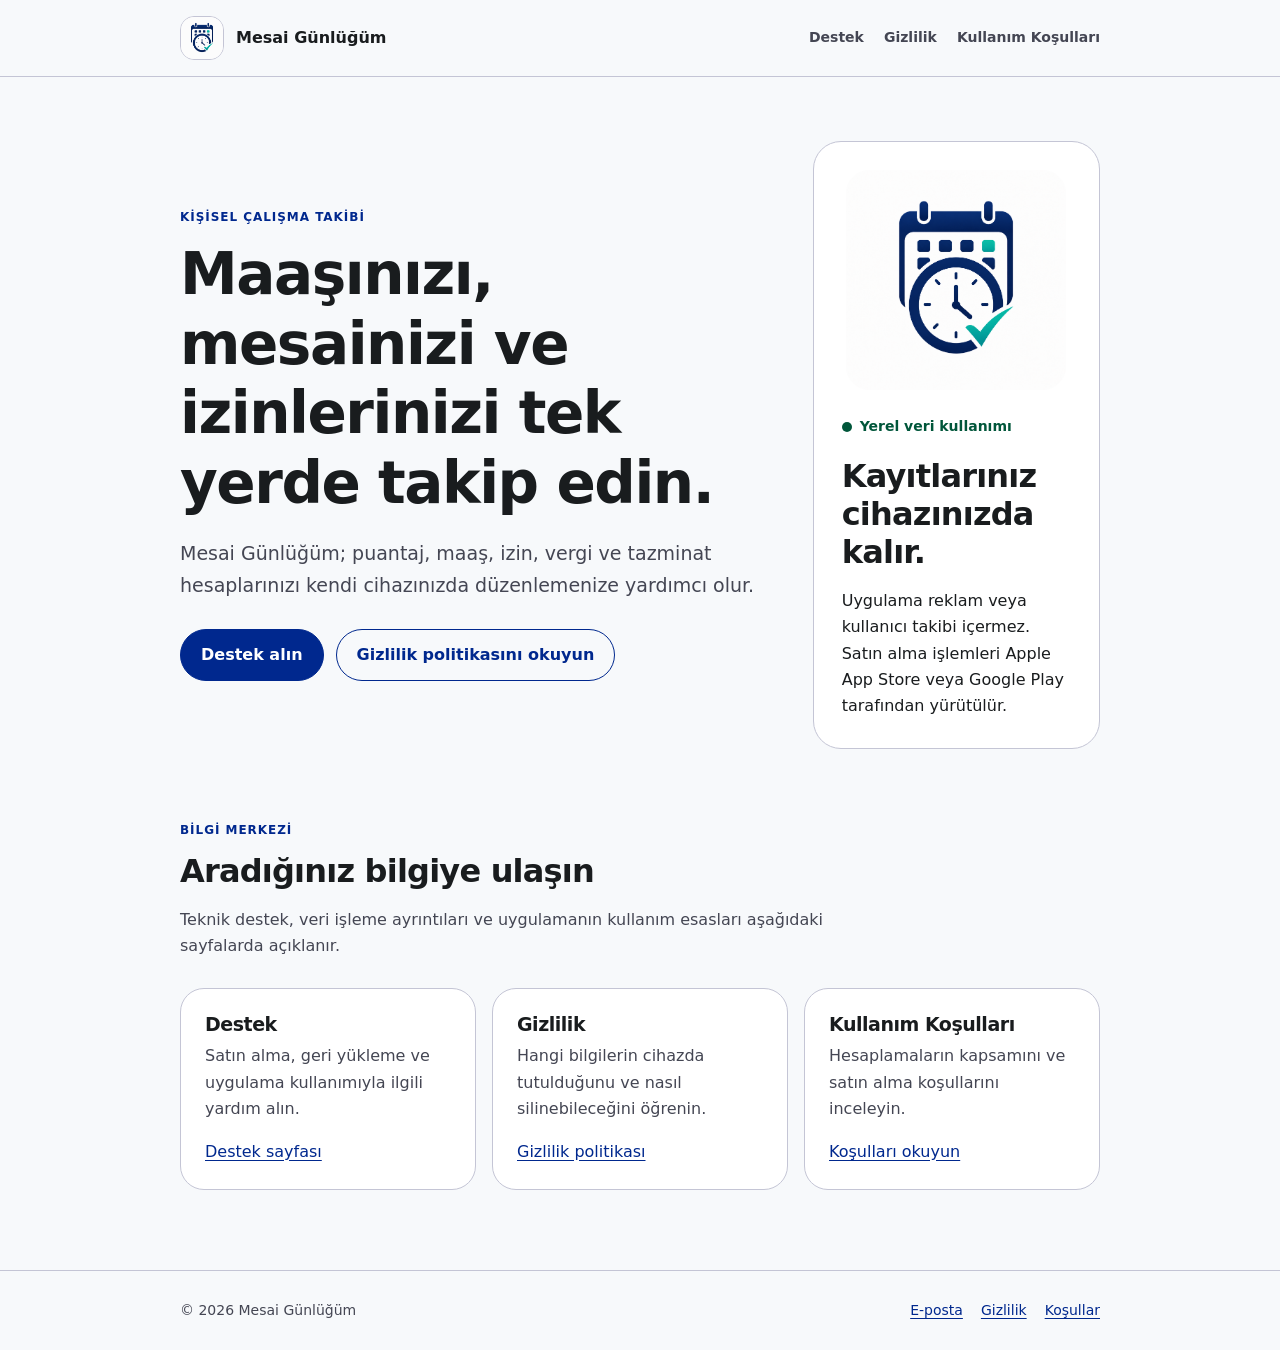
==== index.html @ e239e3a6 "Publish Mesai Gunlugum support site" ====
<!-- Mesai Günlüğüm public support site -->
<!doctype html>
<html lang="tr">
  <head>
    <meta charset="utf-8" />
    <meta name="viewport" content="width=device-width, initial-scale=1" />
    <meta name="description" content="Mesai Günlüğüm destek, gizlilik ve kullanım koşulları." />
    <meta name="theme-color" content="#f7f9fb" />
    <title>Mesai Günlüğüm</title>
    <link rel="icon" href="./assets/app-icon.png" type="image/png" />
    <link rel="stylesheet" href="./assets/site.css" />
  </head>
  <body>
    <a class="skip-link" href="#icerik">İçeriğe geç</a>
    <header class="site-header">
      <div class="header-inner">
        <a class="brand" href="./index.html" aria-label="Mesai Günlüğüm ana sayfa">
          <img class="brand-icon" src="./assets/app-icon.png" alt="" />
          <span>Mesai Günlüğüm</span>
        </a>
        <nav class="site-nav" aria-label="Ana menü">
          <a href="./support/index.html">Destek</a>
          <a href="./privacy/index.html">Gizlilik</a>
          <a href="./terms/index.html">Kullanım Koşulları</a>
        </nav>
      </div>
    </header>

    <main id="icerik" class="page">
      <section class="hero" aria-labelledby="ana-baslik">
        <div>
          <p class="eyebrow">Kişisel çalışma takibi</p>
          <h1 id="ana-baslik">Maaşınızı, mesainizi ve izinlerinizi tek yerde takip edin.</h1>
          <p class="lead">
            Mesai Günlüğüm; puantaj, maaş, izin, vergi ve tazminat hesaplarınızı kendi
            cihazınızda düzenlemenize yardımcı olur.
          </p>
          <div class="button-row">
            <a class="button" href="./support/index.html">Destek alın</a>
            <a class="button secondary" href="./privacy/index.html">Gizlilik politikasını okuyun</a>
          </div>
        </div>
        <aside class="summary-card" aria-label="Uygulama hakkında kısa bilgi">
          <img class="hero-icon" src="./assets/app-icon.png" alt="Mesai Günlüğüm uygulama ikonu" />
          <span class="signal">Yerel veri kullanımı</span>
          <h2>Kayıtlarınız cihazınızda kalır.</h2>
          <p>
            Uygulama reklam veya kullanıcı takibi içermez. Satın alma işlemleri Apple App
            Store veya Google Play tarafından yürütülür.
          </p>
        </aside>
      </section>

      <section class="section" aria-labelledby="baglantilar-baslik">
        <p class="eyebrow">Bilgi merkezi</p>
        <h2 id="baglantilar-baslik">Aradığınız bilgiye ulaşın</h2>
        <p class="section-intro">
          Teknik destek, veri işleme ayrıntıları ve uygulamanın kullanım esasları aşağıdaki
          sayfalarda açıklanır.
        </p>
        <div class="card-grid">
          <article class="card">
            <h3>Destek</h3>
            <p>Satın alma, geri yükleme ve uygulama kullanımıyla ilgili yardım alın.</p>
            <a href="./support/index.html">Destek sayfası</a>
          </article>
          <article class="card">
            <h3>Gizlilik</h3>
            <p>Hangi bilgilerin cihazda tutulduğunu ve nasıl silinebileceğini öğrenin.</p>
            <a href="./privacy/index.html">Gizlilik politikası</a>
          </article>
          <article class="card">
            <h3>Kullanım Koşulları</h3>
            <p>Hesaplamaların kapsamını ve satın alma koşullarını inceleyin.</p>
            <a href="./terms/index.html">Koşulları okuyun</a>
          </article>
        </div>
      </section>
    </main>

    <footer class="site-footer">
      <div class="footer-inner">
        <span>© 2026 Mesai Günlüğüm</span>
        <nav class="footer-links" aria-label="Alt menü">
          <a href="mailto:mesaigunlugum@gmail.com">E-posta</a>
          <a href="./privacy/index.html">Gizlilik</a>
          <a href="./terms/index.html">Koşullar</a>
        </nav>
      </div>
    </footer>
  </body>
</html>
---- assets/site.css ----
/* Mesai Günlüğüm public support site */
:root {
  color-scheme: light;
  --surface: #f7f9fb;
  --surface-low: #f2f4f6;
  --surface-lowest: #ffffff;
  --text: #191c1e;
  --muted: #444653;
  --outline: #c4c5d5;
  --primary: #00288e;
  --primary-soft: #dde1ff;
  --success: #00563a;
  --max-width: 920px;
}

* {
  box-sizing: border-box;
}

html {
  scroll-behavior: smooth;
}

body {
  margin: 0;
  background: var(--surface);
  color: var(--text);
  font-family: Inter, ui-sans-serif, system-ui, -apple-system, BlinkMacSystemFont, "Segoe UI", sans-serif;
  font-size: 16px;
  line-height: 1.65;
}

a {
  color: var(--primary);
  text-underline-offset: 3px;
}

a:hover {
  text-decoration-thickness: 2px;
}

a:focus-visible {
  border-radius: 4px;
  outline: 3px solid rgba(0, 40, 142, 0.28);
  outline-offset: 3px;
}

.skip-link {
  position: fixed;
  top: 12px;
  left: 12px;
  z-index: 10;
  padding: 10px 14px;
  border-radius: 999px;
  background: var(--primary);
  color: #ffffff;
  transform: translateY(-150%);
}

.skip-link:focus {
  transform: translateY(0);
}

.site-header {
  border-bottom: 1px solid var(--outline);
  background: rgba(247, 249, 251, 0.96);
}

.header-inner,
.page,
.footer-inner {
  width: min(calc(100% - 40px), var(--max-width));
  margin-inline: auto;
}

.header-inner {
  display: flex;
  align-items: center;
  justify-content: space-between;
  min-height: 76px;
  gap: 24px;
}

.brand {
  display: inline-flex;
  align-items: center;
  gap: 12px;
  color: var(--text);
  font-weight: 750;
  text-decoration: none;
}

.brand-icon {
  width: 44px;
  height: 44px;
  border: 1px solid var(--outline);
  border-radius: 14px;
  object-fit: cover;
}

.site-nav {
  display: flex;
  flex-wrap: wrap;
  justify-content: flex-end;
  gap: 8px 20px;
}

.site-nav a {
  color: var(--muted);
  font-size: 14px;
  font-weight: 650;
  text-decoration: none;
}

.site-nav a[aria-current="page"] {
  color: var(--primary);
}

.page {
  padding-block: 64px 80px;
}

.hero {
  display: grid;
  grid-template-columns: minmax(0, 1.35fr) minmax(260px, 0.65fr);
  align-items: center;
  gap: 36px;
  min-height: 390px;
}

.eyebrow {
  margin: 0 0 12px;
  color: var(--primary);
  font-size: 12px;
  font-weight: 750;
  letter-spacing: 0.08em;
  text-transform: uppercase;
}

h1,
h2,
h3 {
  margin-top: 0;
  line-height: 1.2;
  letter-spacing: -0.025em;
}

h1 {
  max-width: 720px;
  margin-bottom: 20px;
  font-size: clamp(36px, 7vw, 58px);
}

h2 {
  margin-bottom: 16px;
  font-size: clamp(24px, 4vw, 32px);
}

h3 {
  margin-bottom: 8px;
  font-size: 19px;
}

p,
ul {
  margin-top: 0;
}

.lead {
  max-width: 660px;
  margin-bottom: 28px;
  color: var(--muted);
  font-size: 19px;
}

.button-row {
  display: flex;
  flex-wrap: wrap;
  gap: 12px;
}

.button {
  display: inline-flex;
  min-height: 48px;
  align-items: center;
  justify-content: center;
  padding: 12px 20px;
  border: 1px solid var(--primary);
  border-radius: 999px;
  background: var(--primary);
  color: #ffffff;
  font-weight: 700;
  text-decoration: none;
}

.button.secondary {
  background: transparent;
  color: var(--primary);
}

.summary-card,
.card,
.legal-content {
  border: 1px solid var(--outline);
  background: var(--surface-lowest);
}

.summary-card {
  padding: 28px;
  border-radius: 28px;
}

.hero-icon {
  display: block;
  width: min(100%, 220px);
  height: auto;
  border-radius: 24px;
  margin: 0 auto 24px;
}

.summary-card p:last-child,
.card p:last-child,
.legal-content section:last-child p:last-child {
  margin-bottom: 0;
}

.signal {
  display: inline-flex;
  align-items: center;
  gap: 8px;
  margin-bottom: 18px;
  color: var(--success);
  font-size: 14px;
  font-weight: 700;
}

.signal::before {
  width: 10px;
  height: 10px;
  border-radius: 999px;
  background: var(--success);
  content: "";
}

.section {
  padding-top: 72px;
}

.section-intro {
  max-width: 680px;
  margin-bottom: 28px;
  color: var(--muted);
}

.card-grid {
  display: grid;
  grid-template-columns: repeat(3, minmax(0, 1fr));
  gap: 16px;
}

.card {
  padding: 24px;
  border-radius: 24px;
}

.card p {
  color: var(--muted);
}

.page-heading {
  max-width: 740px;
  margin-bottom: 36px;
}

.page-heading h1 {
  font-size: clamp(34px, 6vw, 48px);
}

.legal-content {
  padding: clamp(24px, 5vw, 52px);
  border-radius: 28px;
}

.legal-content section + section {
  padding-top: 32px;
  border-top: 1px solid var(--outline);
  margin-top: 32px;
}

.legal-content li + li {
  margin-top: 8px;
}

.meta {
  color: var(--muted);
  font-size: 14px;
}

.notice {
  padding: 20px;
  border-radius: 18px;
  margin: 24px 0;
  background: var(--surface-low);
}

.contact-box {
  display: flex;
  align-items: center;
  justify-content: space-between;
  gap: 24px;
  padding: 24px;
  border-radius: 22px;
  margin-top: 24px;
  background: var(--primary-soft);
}

.contact-box p {
  margin-bottom: 0;
}

.site-footer {
  border-top: 1px solid var(--outline);
}

.footer-inner {
  display: flex;
  align-items: center;
  justify-content: space-between;
  gap: 20px;
  padding-block: 28px;
  color: var(--muted);
  font-size: 14px;
}

.footer-links {
  display: flex;
  flex-wrap: wrap;
  gap: 12px 18px;
}

@media (max-width: 720px) {
  .header-inner,
  .footer-inner,
  .contact-box {
    align-items: flex-start;
    flex-direction: column;
  }

  .header-inner {
    padding-block: 16px;
  }

  .site-nav {
    justify-content: flex-start;
  }

  .page {
    padding-block: 44px 64px;
  }

  .hero,
  .card-grid {
    grid-template-columns: 1fr;
  }

  .hero {
    min-height: auto;
  }

  .section {
    padding-top: 56px;
  }
}

@media (prefers-reduced-motion: reduce) {
  html {
    scroll-behavior: auto;
  }
}
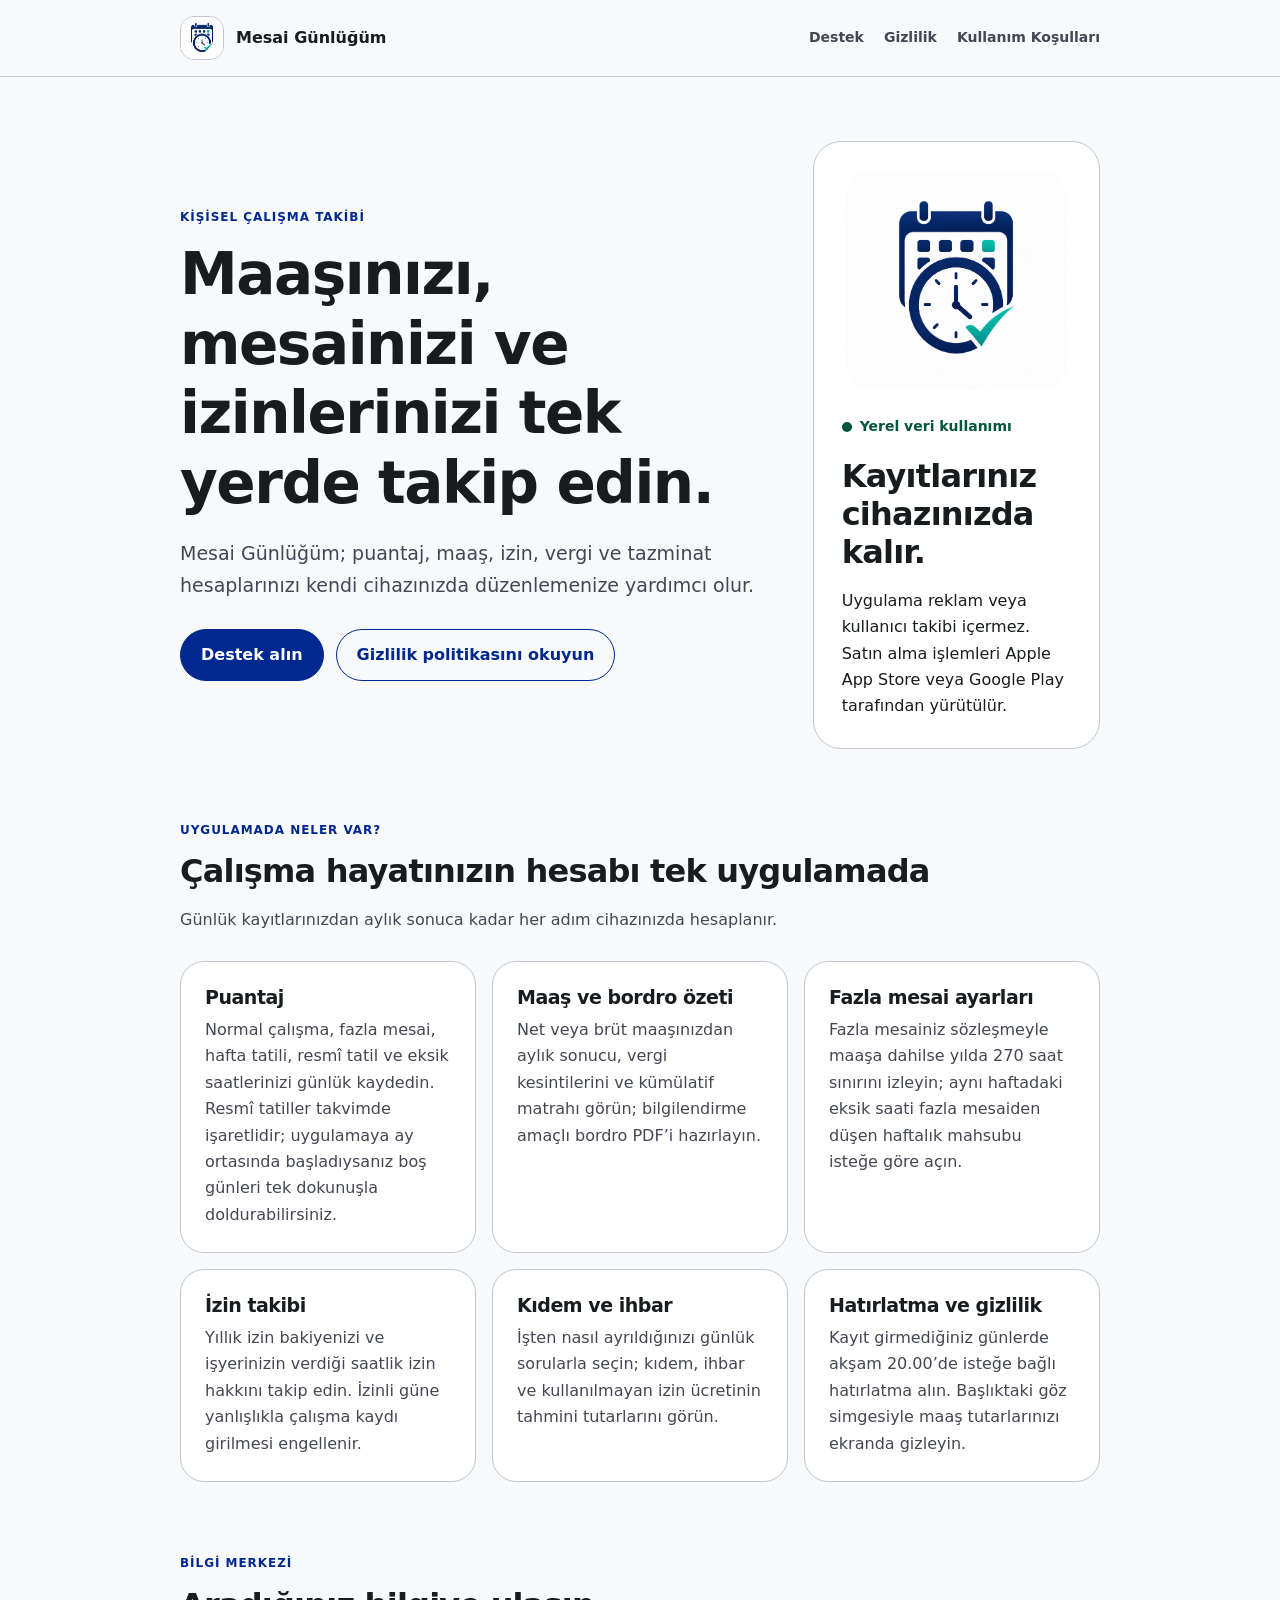
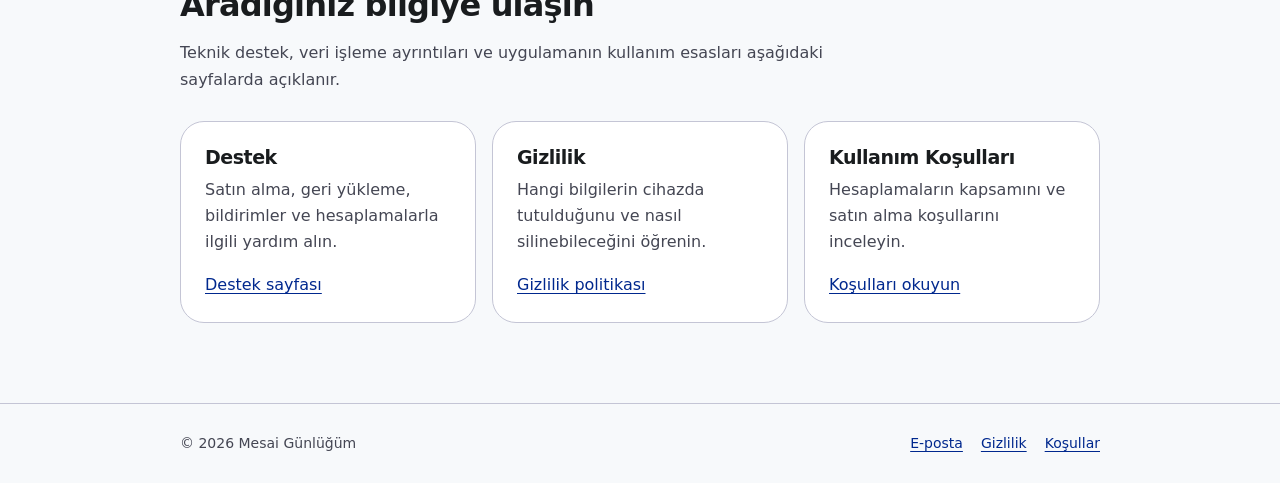
==== commit 5f53f03b: "Update site for upcoming app features - Home: add feature overview (puantaj, payroll summary, overti" ====
--- a/index.html
+++ b/index.html
@@ -4,9 +4,10 @@
   <head>
     <meta charset="utf-8" />
     <meta name="viewport" content="width=device-width, initial-scale=1" />
-    <meta name="description" content="Mesai Günlüğüm destek, gizlilik ve kullanım koşulları." />
+    <meta name="description" content="Mesai Günlüğüm ile puantaj, maaş, izin ve tazminat takibi; destek, gizlilik ve kullanım koşulları." />
     <meta name="theme-color" content="#f7f9fb" />
     <title>Mesai Günlüğüm</title>
+    <link rel="canonical" href="https://emreyaldz.github.io/mesai-gunlugum-site/" />
     <link rel="icon" href="./assets/app-icon.png" type="image/png" />
     <link rel="stylesheet" href="./assets/site.css" />
   </head>
@@ -14,14 +15,14 @@
     <a class="skip-link" href="#icerik">İçeriğe geç</a>
     <header class="site-header">
       <div class="header-inner">
-        <a class="brand" href="./index.html" aria-label="Mesai Günlüğüm ana sayfa">
+        <a class="brand" href="./" aria-label="Mesai Günlüğüm ana sayfa">
           <img class="brand-icon" src="./assets/app-icon.png" alt="" />
           <span>Mesai Günlüğüm</span>
         </a>
         <nav class="site-nav" aria-label="Ana menü">
-          <a href="./support/index.html">Destek</a>
-          <a href="./privacy/index.html">Gizlilik</a>
-          <a href="./terms/index.html">Kullanım Koşulları</a>
+          <a href="./support/">Destek</a>
+          <a href="./privacy/">Gizlilik</a>
+          <a href="./terms/">Kullanım Koşulları</a>
         </nav>
       </div>
     </header>
@@ -36,8 +37,8 @@
             cihazınızda düzenlemenize yardımcı olur.
           </p>
           <div class="button-row">
-            <a class="button" href="./support/index.html">Destek alın</a>
-            <a class="button secondary" href="./privacy/index.html">Gizlilik politikasını okuyun</a>
+            <a class="button" href="./support/">Destek alın</a>
+            <a class="button secondary" href="./privacy/">Gizlilik politikasını okuyun</a>
           </div>
         </div>
         <aside class="summary-card" aria-label="Uygulama hakkında kısa bilgi">
@@ -51,6 +52,59 @@
         </aside>
       </section>
 
+      <section class="section" aria-labelledby="ozellikler-baslik">
+        <p class="eyebrow">Uygulamada neler var?</p>
+        <h2 id="ozellikler-baslik">Çalışma hayatınızın hesabı tek uygulamada</h2>
+        <p class="section-intro">
+          Günlük kayıtlarınızdan aylık sonuca kadar her adım cihazınızda hesaplanır.
+        </p>
+        <div class="card-grid">
+          <article class="card">
+            <h3>Puantaj</h3>
+            <p>
+              Normal çalışma, fazla mesai, hafta tatili, resmî tatil ve eksik saatlerinizi
+              günlük kaydedin. Resmî tatiller takvimde işaretlidir; uygulamaya ay ortasında
+              başladıysanız boş günleri tek dokunuşla doldurabilirsiniz.
+            </p>
+          </article>
+          <article class="card">
+            <h3>Maaş ve bordro özeti</h3>
+            <p>
+              Net veya brüt maaşınızdan aylık sonucu, vergi kesintilerini ve kümülatif
+              matrahı görün; bilgilendirme amaçlı bordro PDF’i hazırlayın.
+            </p>
+          </article>
+          <article class="card">
+            <h3>Fazla mesai ayarları</h3>
+            <p>
+              Fazla mesainiz sözleşmeyle maaşa dahilse yılda 270 saat sınırını izleyin; aynı
+              haftadaki eksik saati fazla mesaiden düşen haftalık mahsubu isteğe göre açın.
+            </p>
+          </article>
+          <article class="card">
+            <h3>İzin takibi</h3>
+            <p>
+              Yıllık izin bakiyenizi ve işyerinizin verdiği saatlik izin hakkını takip edin.
+              İzinli güne yanlışlıkla çalışma kaydı girilmesi engellenir.
+            </p>
+          </article>
+          <article class="card">
+            <h3>Kıdem ve ihbar</h3>
+            <p>
+              İşten nasıl ayrıldığınızı günlük sorularla seçin; kıdem, ihbar ve kullanılmayan
+              izin ücretinin tahmini tutarlarını görün.
+            </p>
+          </article>
+          <article class="card">
+            <h3>Hatırlatma ve gizlilik</h3>
+            <p>
+              Kayıt girmediğiniz günlerde akşam 20.00’de isteğe bağlı hatırlatma alın. Başlıktaki
+              göz simgesiyle maaş tutarlarınızı ekranda gizleyin.
+            </p>
+          </article>
+        </div>
+      </section>
+
       <section class="section" aria-labelledby="baglantilar-baslik">
         <p class="eyebrow">Bilgi merkezi</p>
         <h2 id="baglantilar-baslik">Aradığınız bilgiye ulaşın</h2>
@@ -61,18 +115,18 @@
         <div class="card-grid">
           <article class="card">
             <h3>Destek</h3>
-            <p>Satın alma, geri yükleme ve uygulama kullanımıyla ilgili yardım alın.</p>
-            <a href="./support/index.html">Destek sayfası</a>
+            <p>Satın alma, geri yükleme, bildirimler ve hesaplamalarla ilgili yardım alın.</p>
+            <a href="./support/">Destek sayfası</a>
           </article>
           <article class="card">
             <h3>Gizlilik</h3>
             <p>Hangi bilgilerin cihazda tutulduğunu ve nasıl silinebileceğini öğrenin.</p>
-            <a href="./privacy/index.html">Gizlilik politikası</a>
+            <a href="./privacy/">Gizlilik politikası</a>
           </article>
           <article class="card">
             <h3>Kullanım Koşulları</h3>
             <p>Hesaplamaların kapsamını ve satın alma koşullarını inceleyin.</p>
-            <a href="./terms/index.html">Koşulları okuyun</a>
+            <a href="./terms/">Koşulları okuyun</a>
           </article>
         </div>
       </section>
@@ -83,8 +137,8 @@
         <span>© 2026 Mesai Günlüğüm</span>
         <nav class="footer-links" aria-label="Alt menü">
           <a href="mailto:mesaigunlugum@gmail.com">E-posta</a>
-          <a href="./privacy/index.html">Gizlilik</a>
-          <a href="./terms/index.html">Koşullar</a>
+          <a href="./privacy/">Gizlilik</a>
+          <a href="./terms/">Koşullar</a>
         </nav>
       </div>
     </footer>
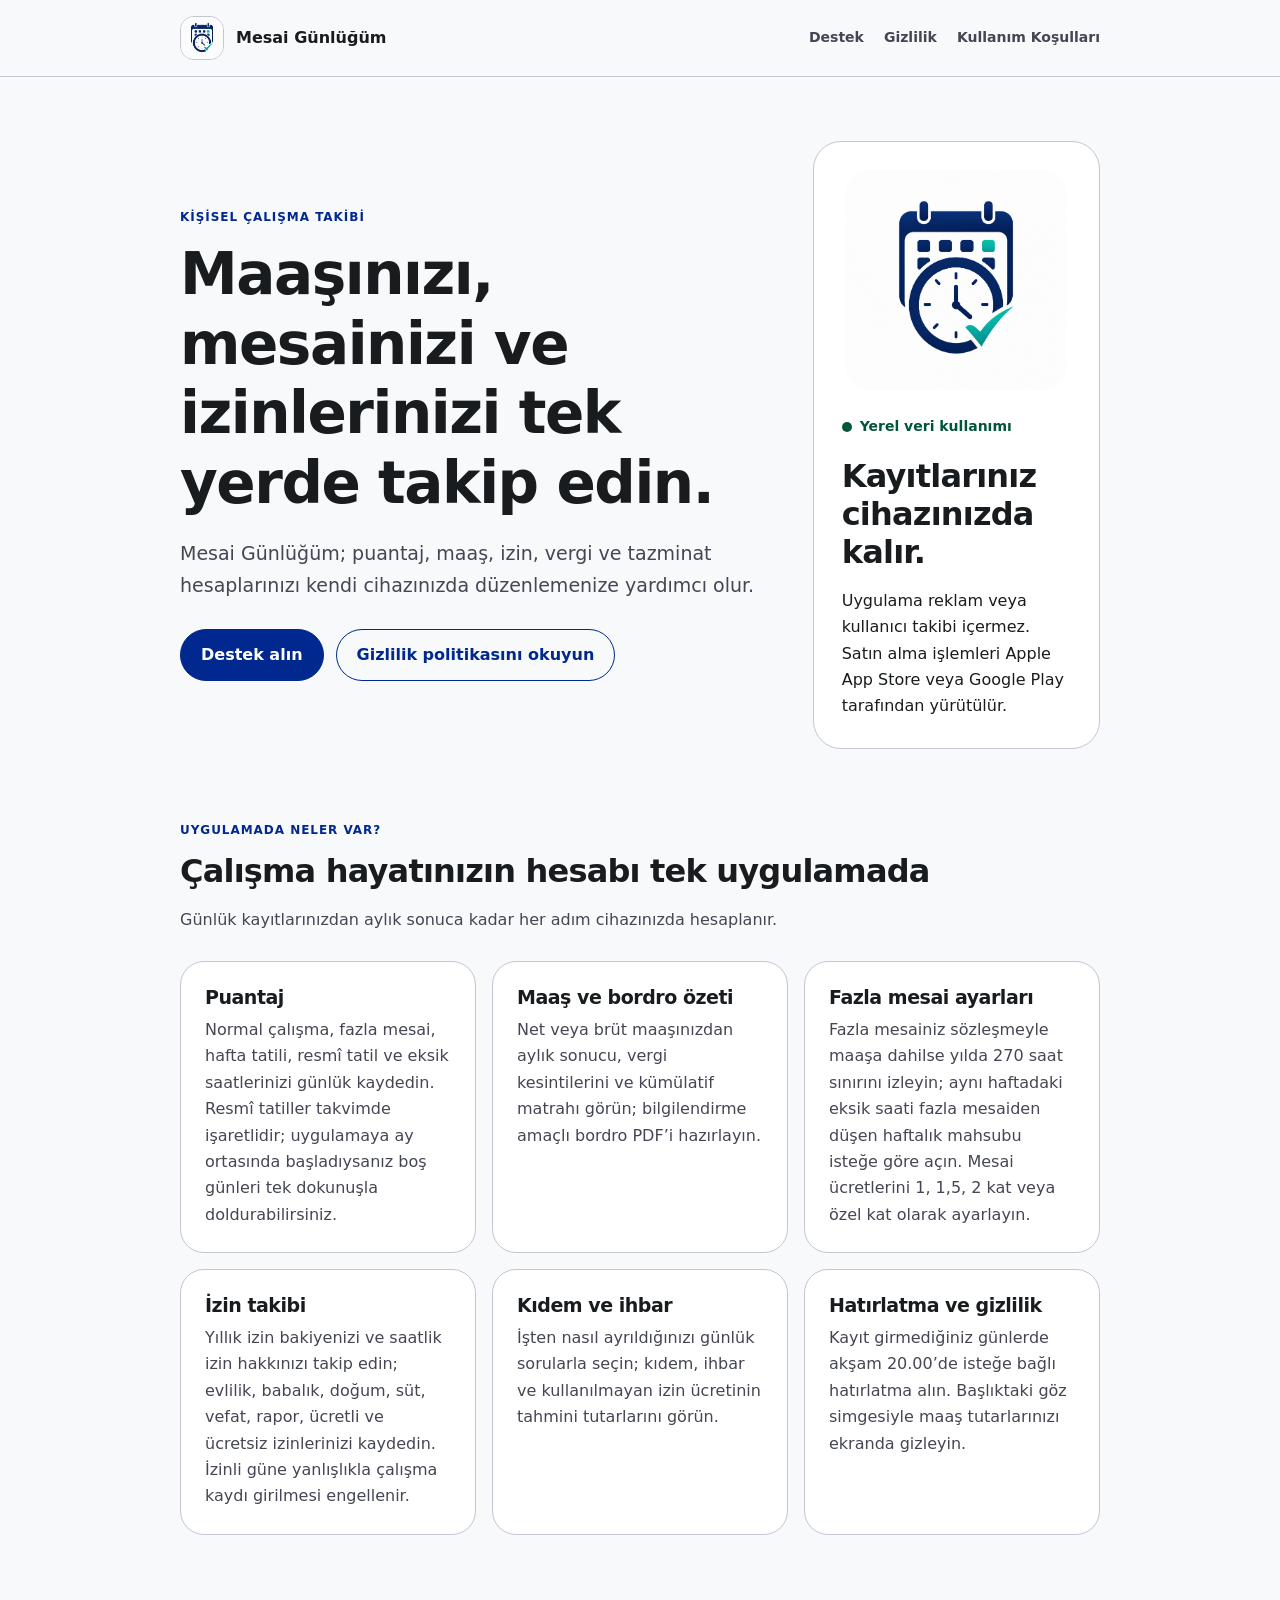
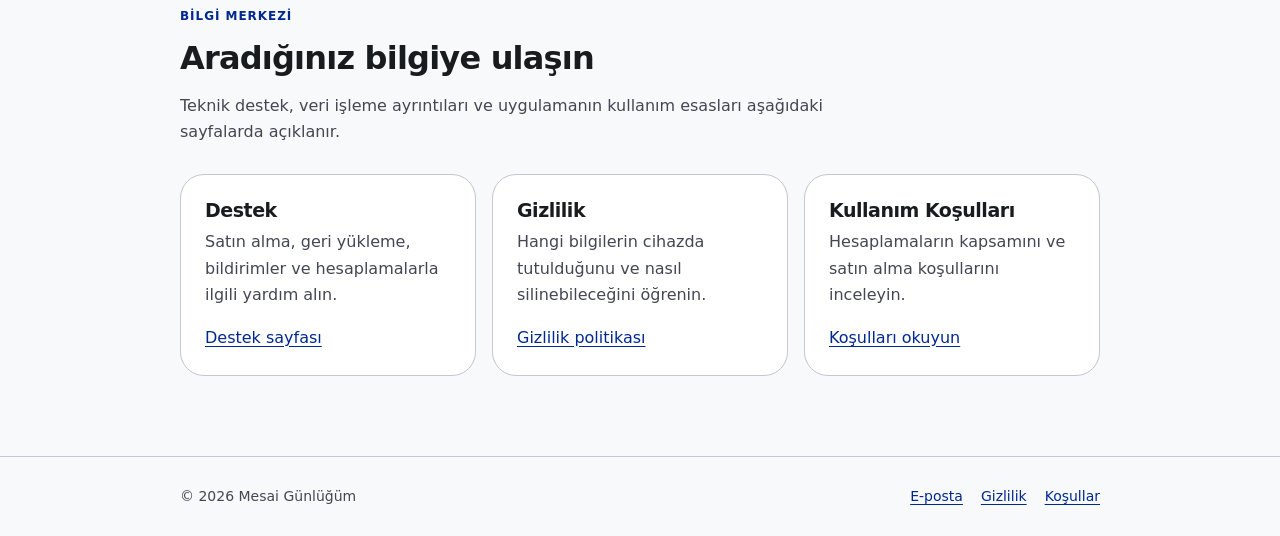
==== commit 6c4a4be0: "Document new leave types and year rollover Co-Authored-By: Claude Opus 5.5 <noreply@anthropic.com>" ====
--- a/index.html
+++ b/index.html
@@ -79,13 +79,15 @@
             <p>
               Fazla mesainiz sözleşmeyle maaşa dahilse yılda 270 saat sınırını izleyin; aynı
               haftadaki eksik saati fazla mesaiden düşen haftalık mahsubu isteğe göre açın.
+              Mesai ücretlerini 1, 1,5, 2 kat veya özel kat olarak ayarlayın.
             </p>
           </article>
           <article class="card">
             <h3>İzin takibi</h3>
             <p>
-              Yıllık izin bakiyenizi ve işyerinizin verdiği saatlik izin hakkını takip edin.
-              İzinli güne yanlışlıkla çalışma kaydı girilmesi engellenir.
+              Yıllık izin bakiyenizi ve saatlik izin hakkınızı takip edin; evlilik, babalık,
+              doğum, süt, vefat, rapor, ücretli ve ücretsiz izinlerinizi kaydedin. İzinli güne
+              yanlışlıkla çalışma kaydı girilmesi engellenir.
             </p>
           </article>
           <article class="card">
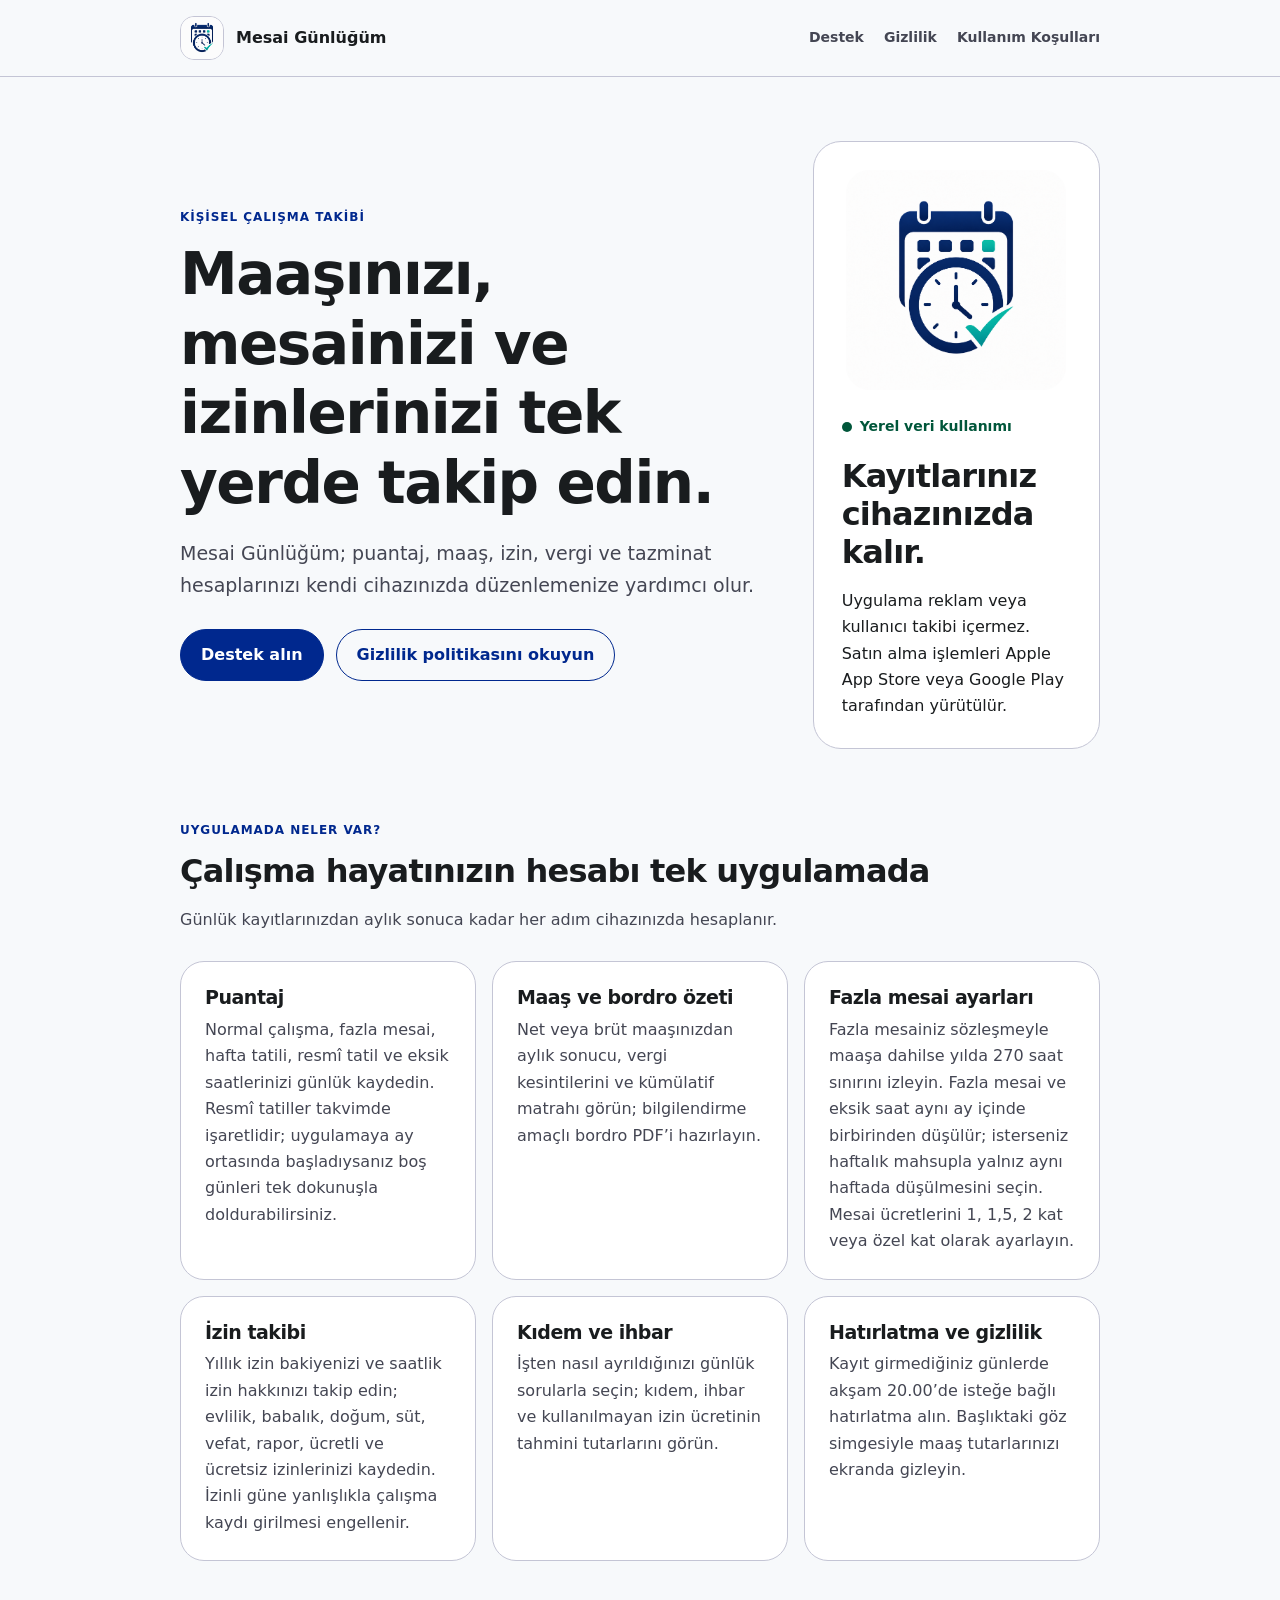
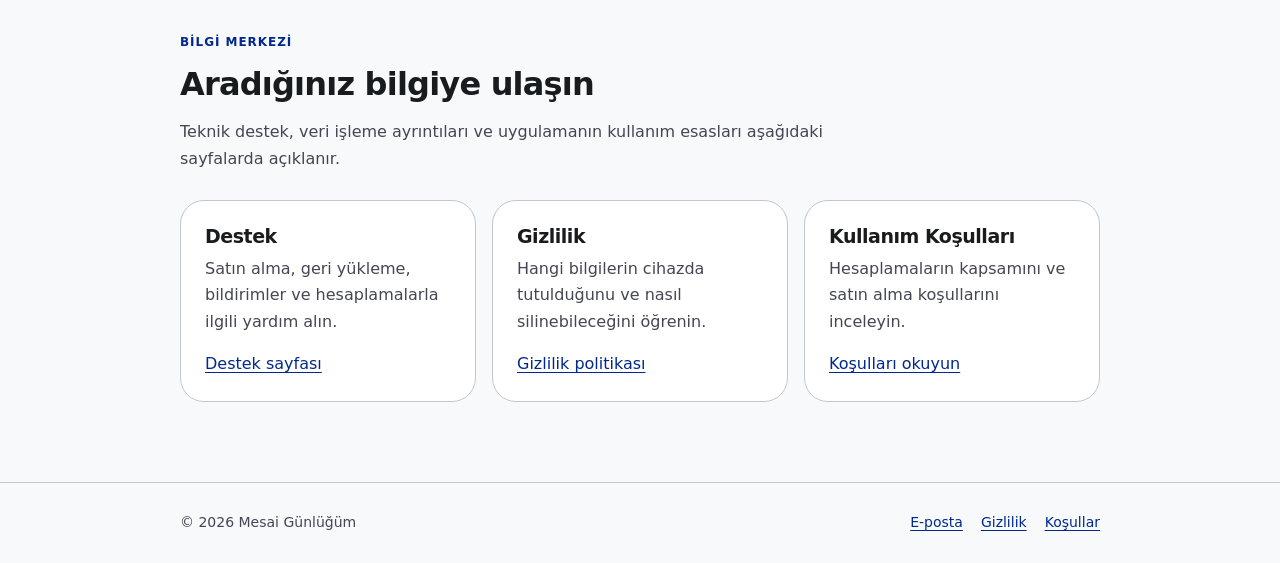
==== commit eeb38338: "Describe monthly overtime offset and the daily 11-hour limit (19 Kasım 2026) Overtime and missing ho" ====
--- a/index.html
+++ b/index.html
@@ -77,9 +77,10 @@
           <article class="card">
             <h3>Fazla mesai ayarları</h3>
             <p>
-              Fazla mesainiz sözleşmeyle maaşa dahilse yılda 270 saat sınırını izleyin; aynı
-              haftadaki eksik saati fazla mesaiden düşen haftalık mahsubu isteğe göre açın.
-              Mesai ücretlerini 1, 1,5, 2 kat veya özel kat olarak ayarlayın.
+              Fazla mesainiz sözleşmeyle maaşa dahilse yılda 270 saat sınırını izleyin.
+              Fazla mesai ve eksik saat aynı ay içinde birbirinden düşülür; isterseniz
+              haftalık mahsupla yalnız aynı haftada düşülmesini seçin. Mesai ücretlerini 1,
+              1,5, 2 kat veya özel kat olarak ayarlayın.
             </p>
           </article>
           <article class="card">
